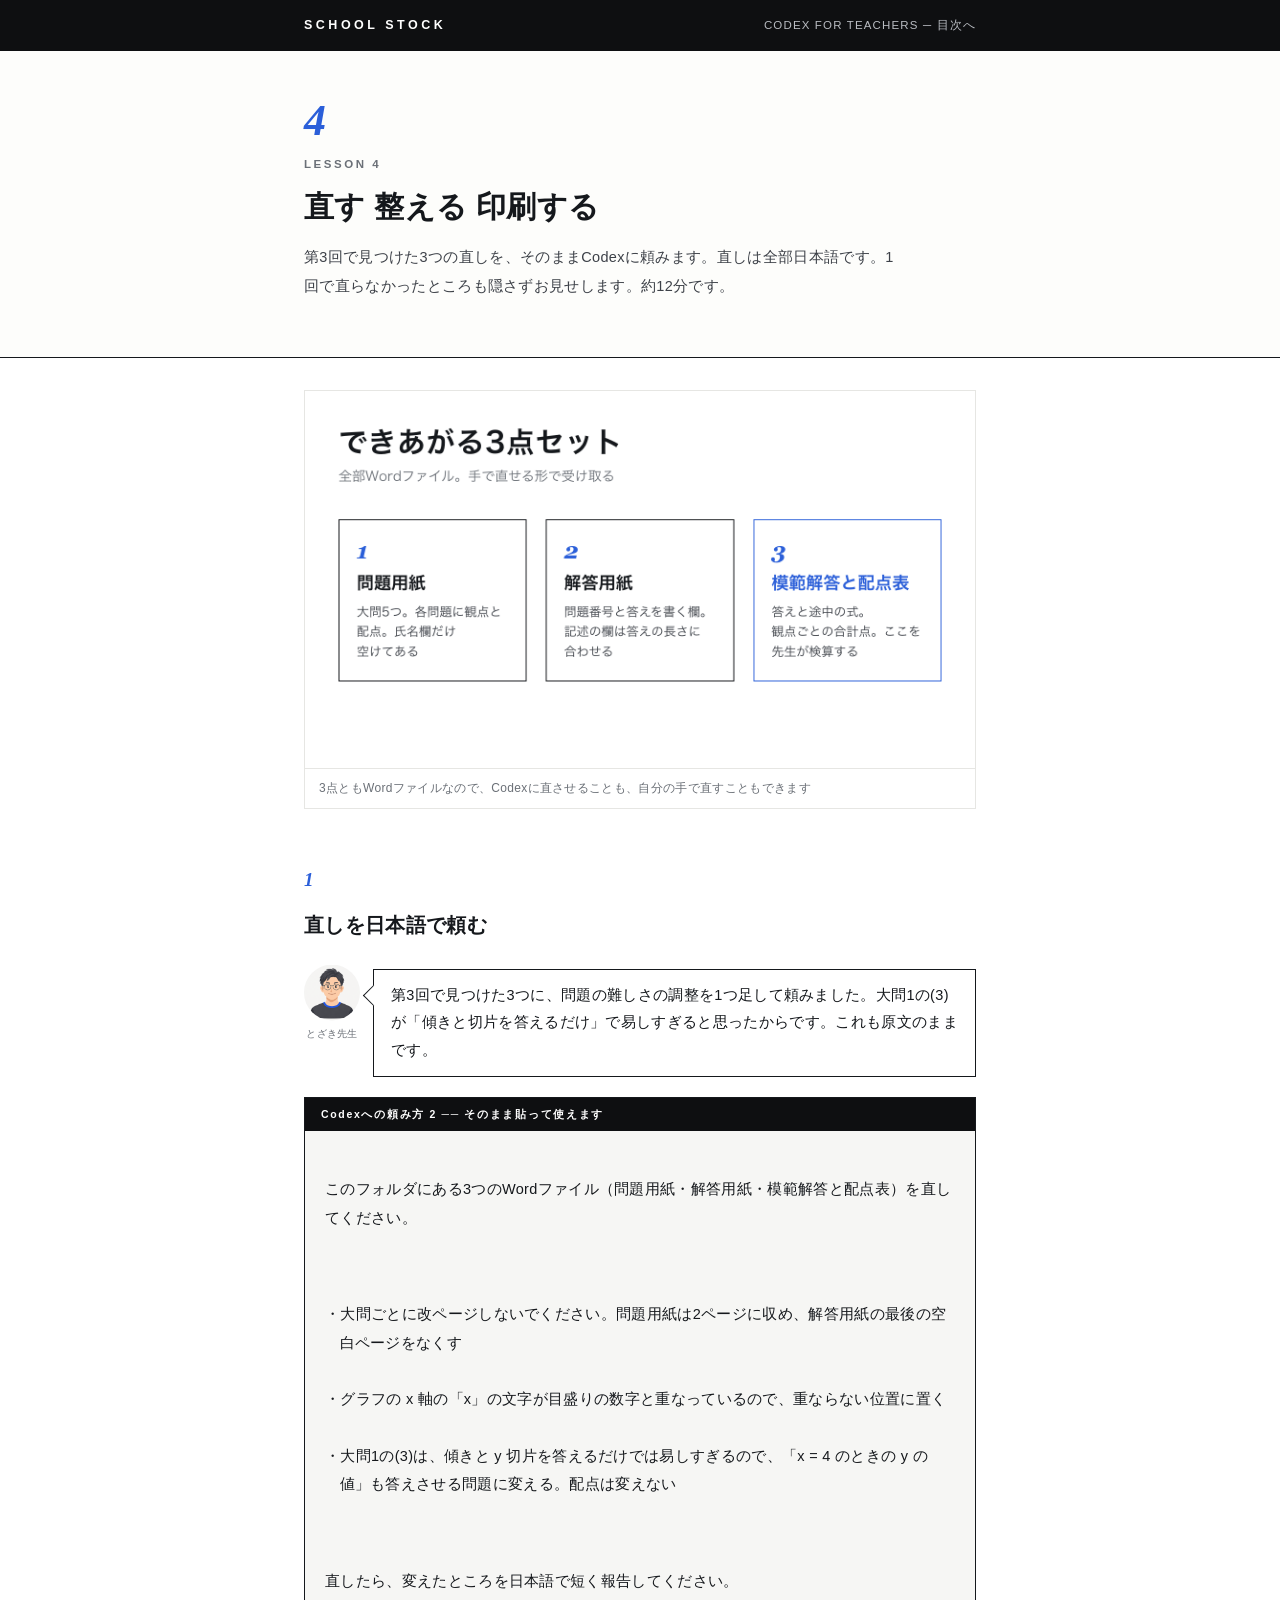
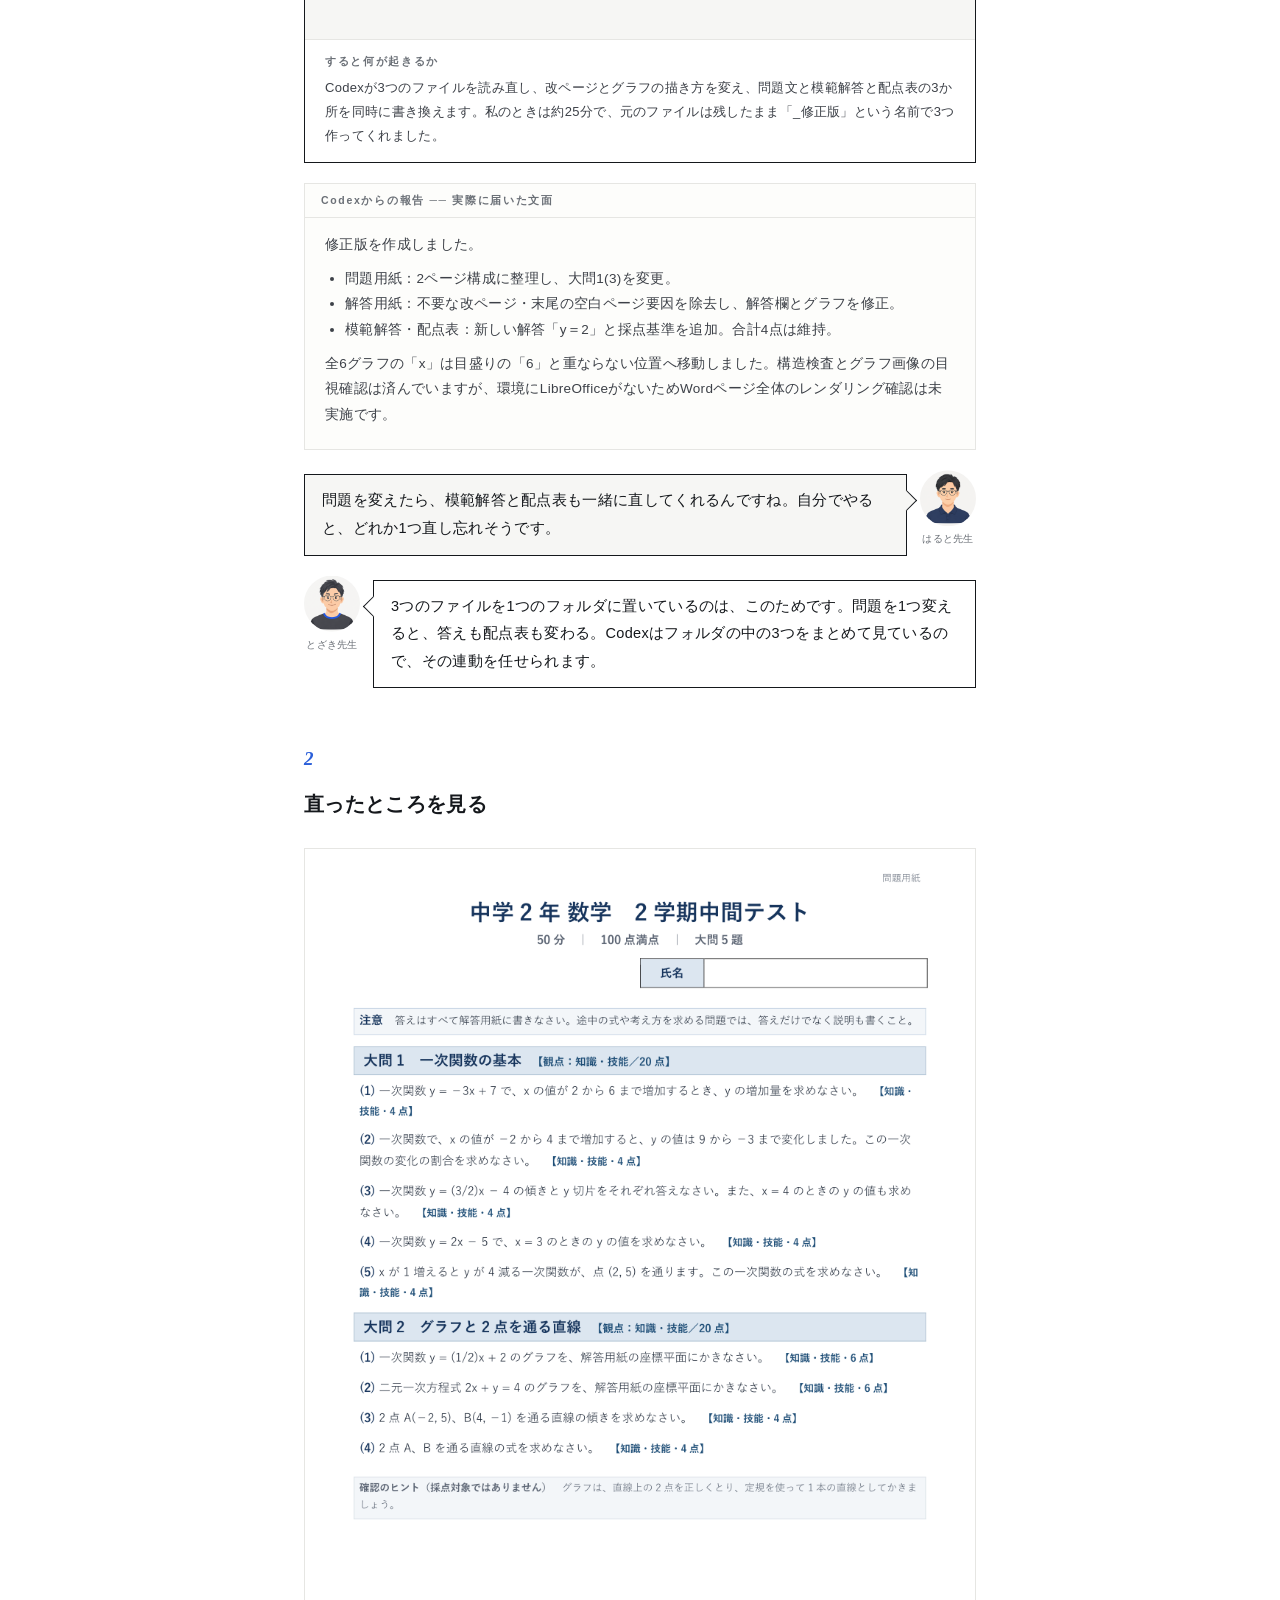
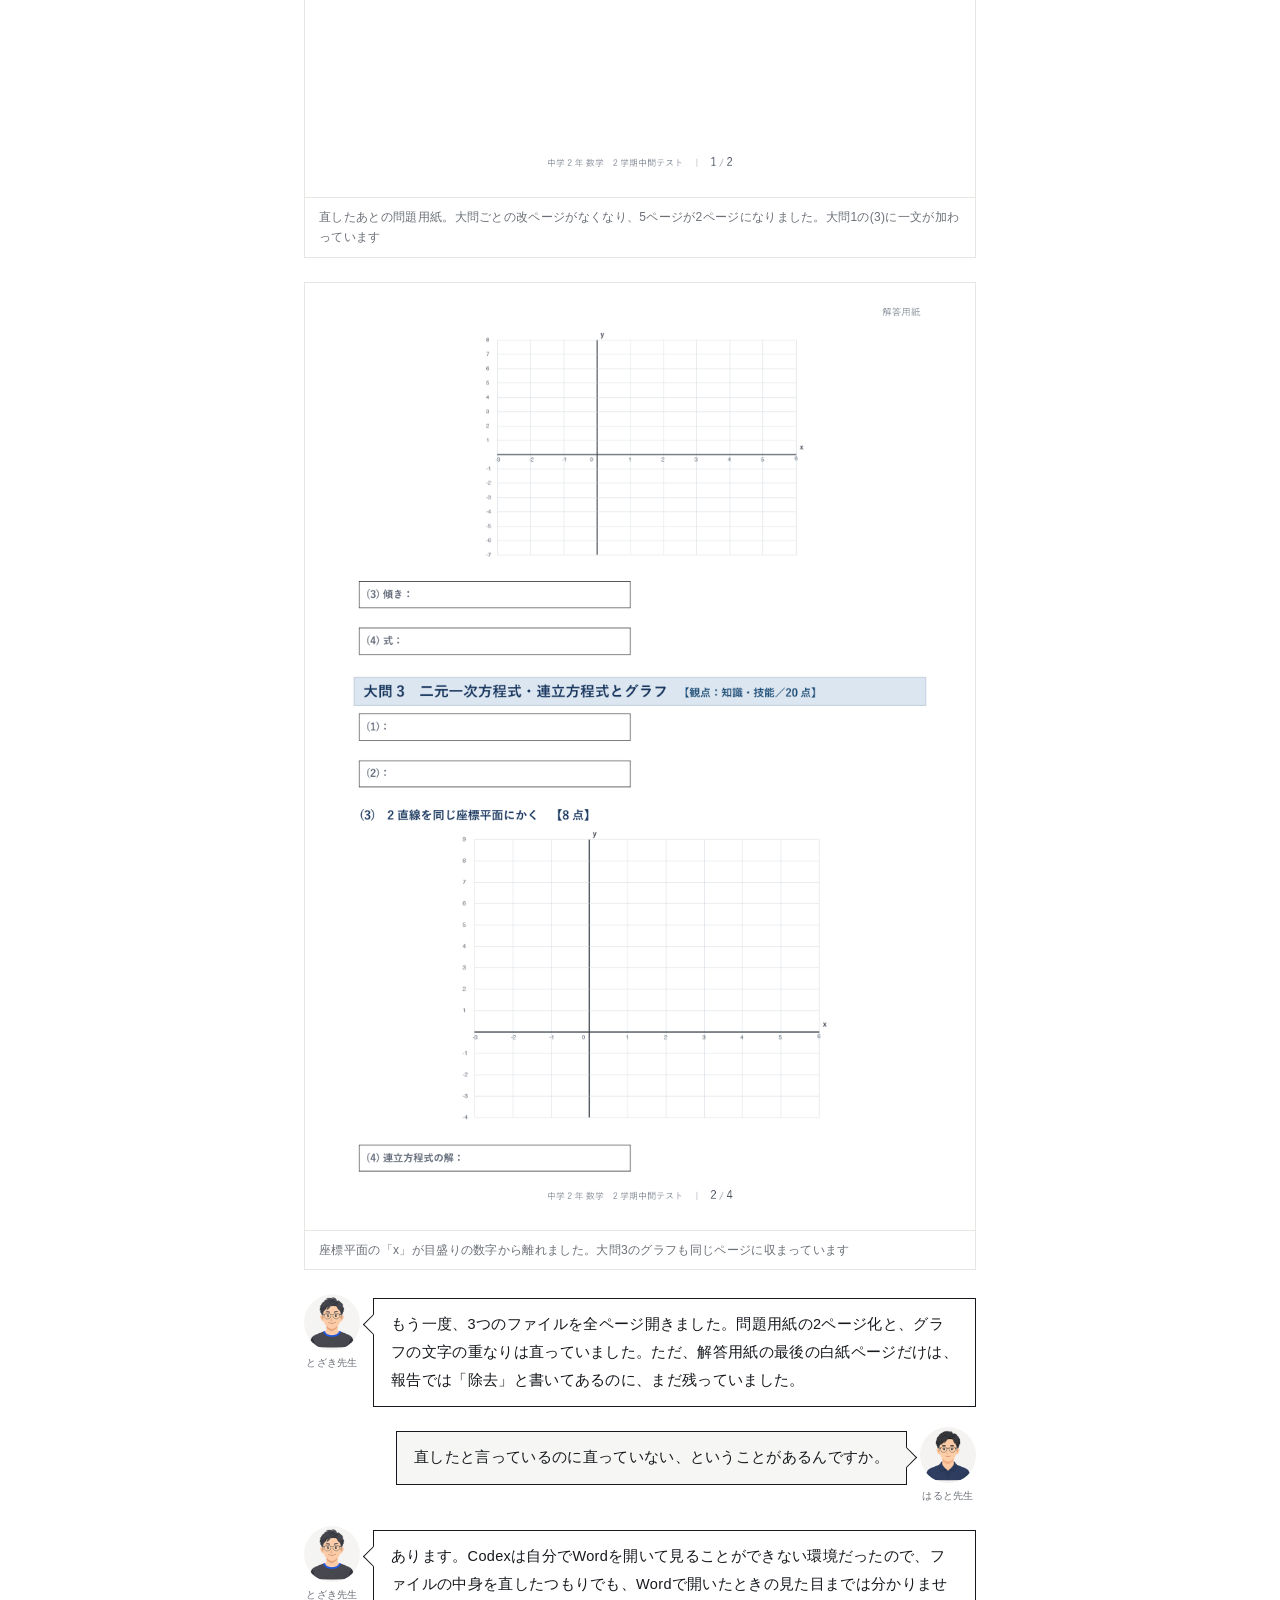
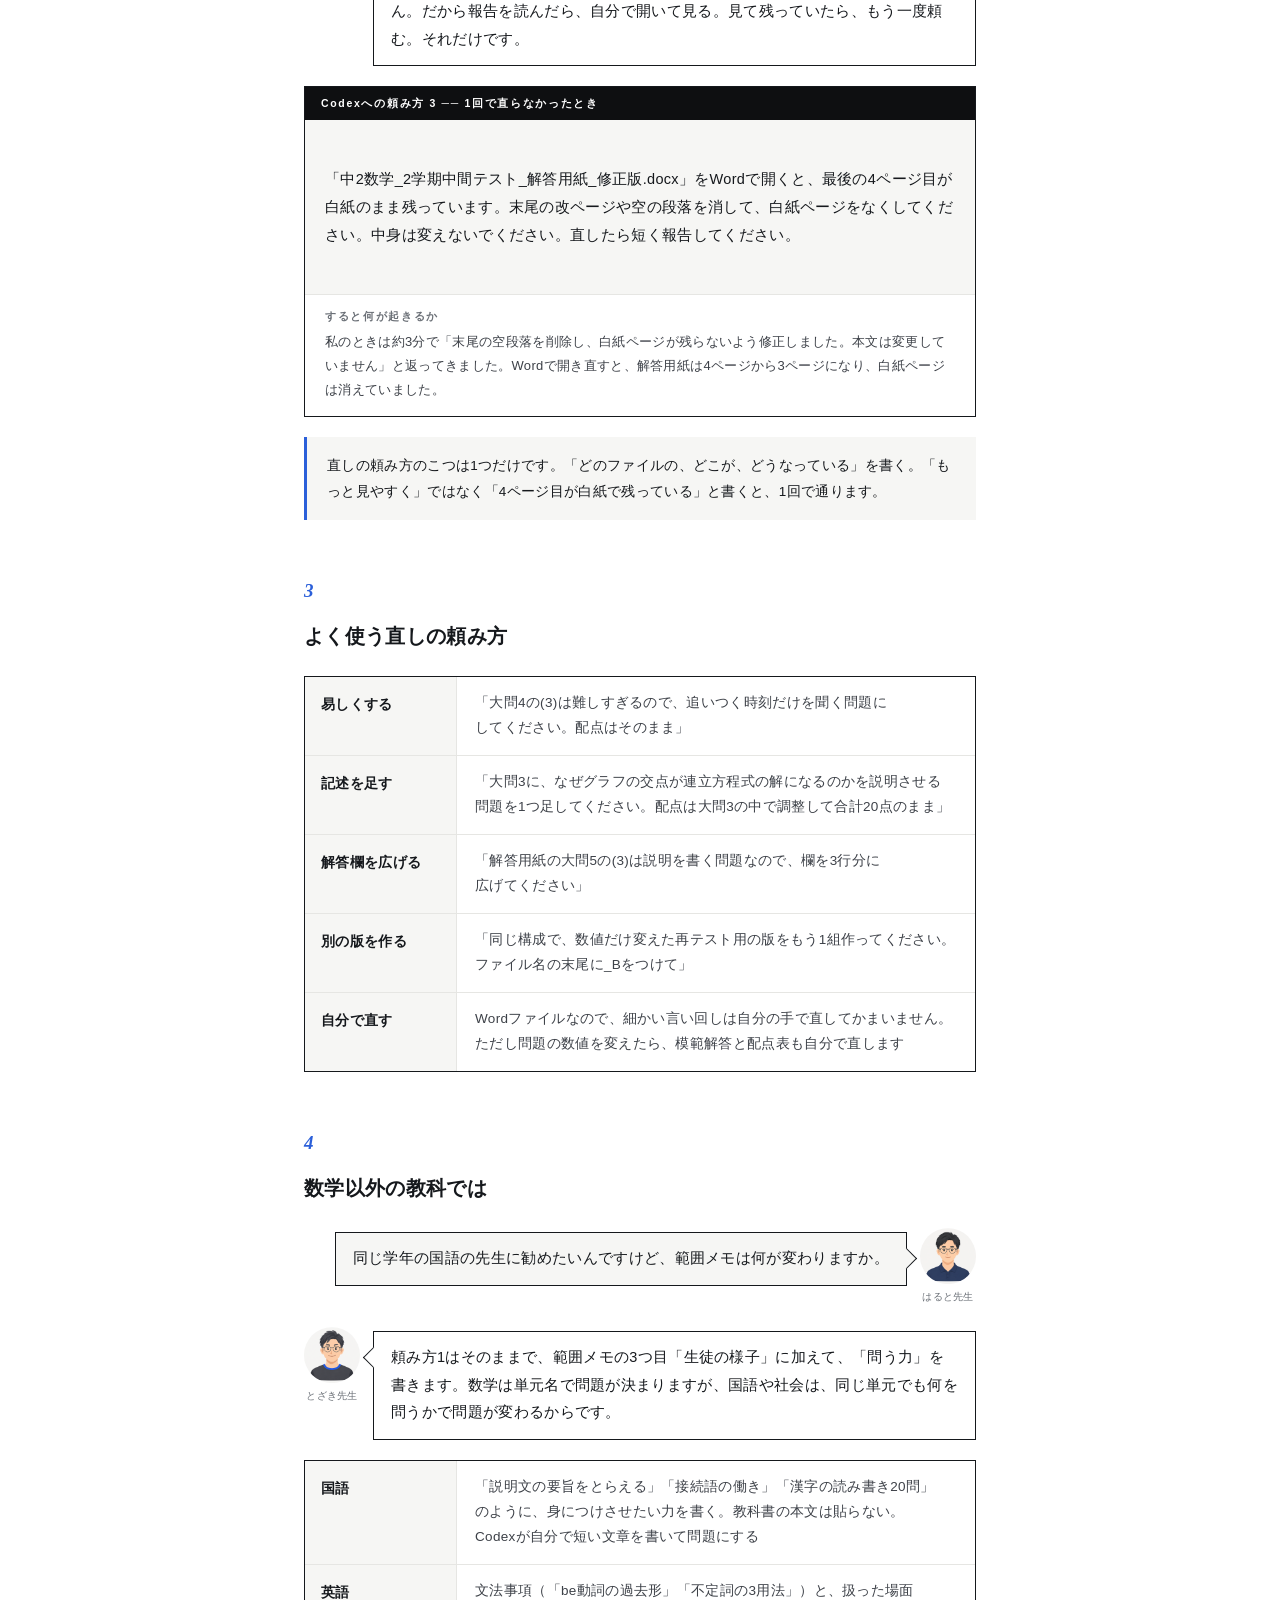
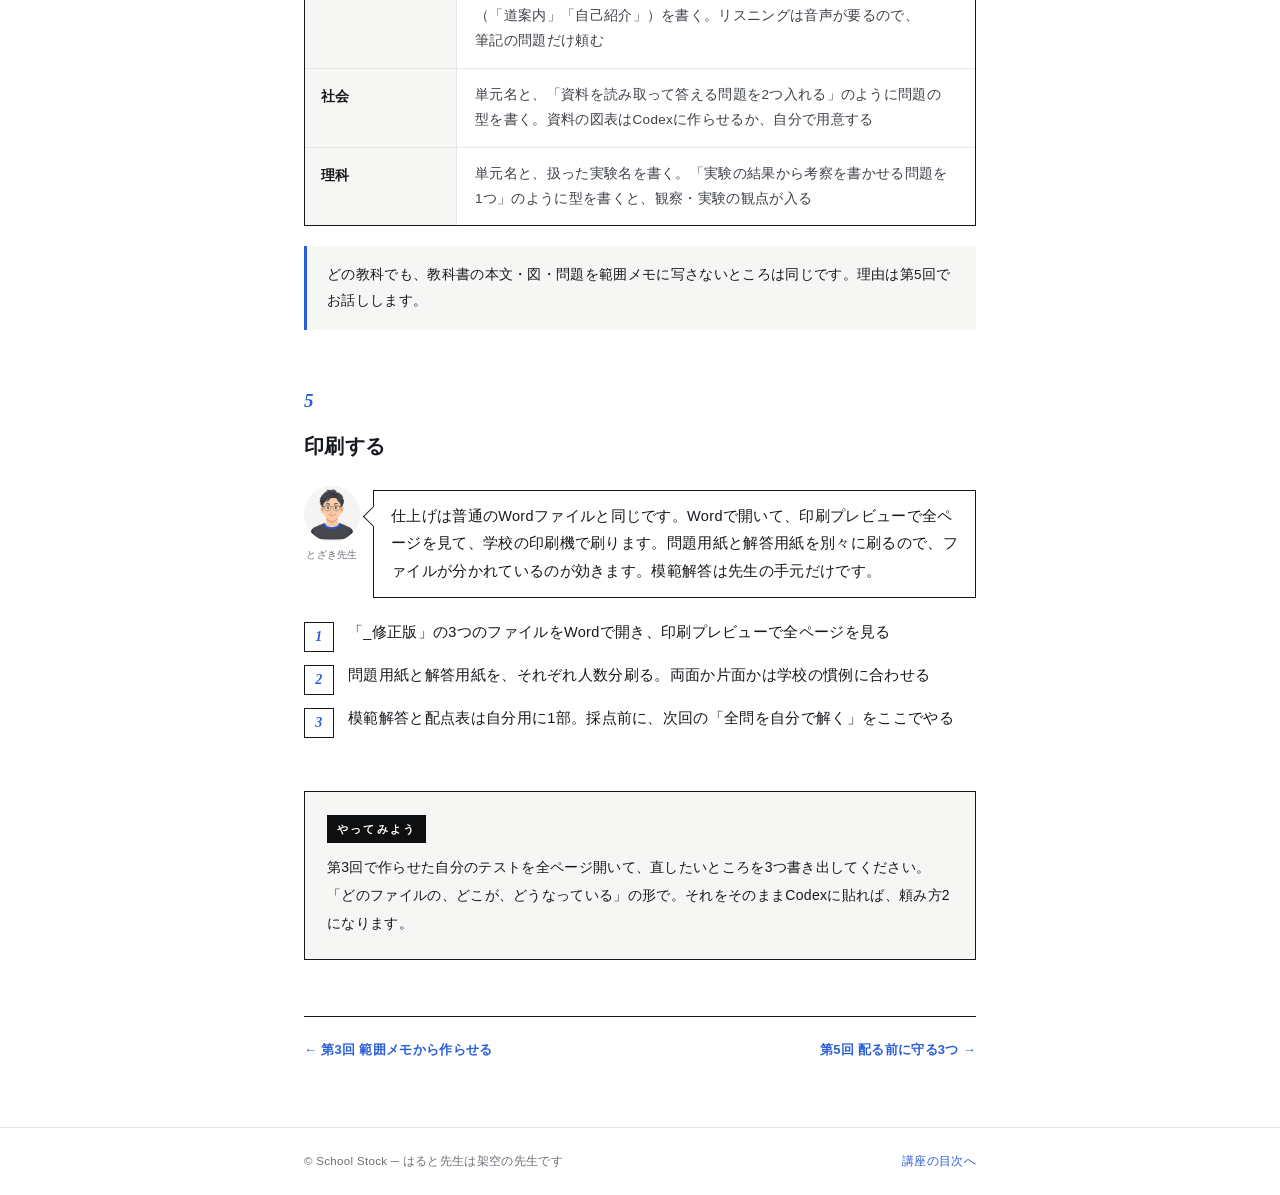
==== lesson4.html @ 24a4e2ed "Codexで作る 中学校の定期テスト 全5回（目次＋lesson1-5・図解5・見本Word3点） Co-Authored-By: Claude Fable 5.1 <noreply@anthropi" ====
<!DOCTYPE html>
<html lang="ja">
<head>
<meta charset="UTF-8">
<meta name="viewport" content="width=device-width, initial-scale=1.0">
<title>第4回 直す 整える 印刷する｜Codexで作る 中学校の定期テスト</title>
<meta name="description" content="問題を難しくする、改ページを直す、グラフの文字の重なりを直す。直しは全部日本語で頼む。数学以外の教科の範囲メモにも触れる。全5回講座の第4回。">
<style>
  :root { --ink:#15181c; --sub:#6b7077; --accent:#2b5fd9; --paper:#fff; --wash:#f6f6f4; --line:#e6e6e3; --black:#0e0f11; }
  * { margin:0; padding:0; box-sizing:border-box; }
  body { font-family:"Hiragino Sans","Hiragino Kaku Gothic ProN","Noto Sans JP","Yu Gothic Medium",sans-serif; background:var(--paper); color:var(--ink); line-height:2.0; letter-spacing:0.02em; -webkit-font-smoothing:antialiased; }
  a { color:var(--accent); text-decoration:none; }
  .topbar { background:var(--black); color:#fff; position:sticky; top:0; z-index:40; }
  .topbar-in { max-width:720px; margin:0 auto; padding:13px 24px; display:flex; justify-content:space-between; align-items:center; gap:14px; }
  .wordmark { font-size:12.5px; font-weight:700; letter-spacing:0.28em; color:#fff; white-space:nowrap; }
  .topbar-in a.home { font-size:11.5px; color:#b9bcc2; letter-spacing:0.1em; white-space:nowrap; }
  .topbar-in a.home:hover { color:#fff; }
  @media (max-width:430px){ .topbar-in .hp { display:none; } }
  .lhead { border-bottom:1px solid var(--ink); background:#fdfdfb; }
  .lhead-in { max-width:720px; margin:0 auto; padding:48px 24px 40px; }
  .lnum { font-family:Georgia,serif; font-style:italic; font-size:44px; font-weight:700; color:var(--accent); line-height:1; }
  .llabel { font-size:11.5px; font-weight:700; letter-spacing:0.22em; color:var(--sub); margin:10px 0 8px; }
  h1 { font-size:clamp(23px,4vw,30px); font-weight:700; line-height:1.5; word-break:auto-phrase; text-wrap:pretty; }
  .lead { font-size:14.5px; color:#3d4148; margin-top:14px; max-width:600px; }
  article { max-width:720px; margin:0 auto; padding:8px 24px 64px; }
  .sec-head { display:flex; align-items:baseline; gap:13px; margin:52px 0 6px; }
  .sec-head .sn { font-family:Georgia,serif; font-style:italic; font-size:19px; font-weight:700; color:var(--accent); }
  h2 { font-size:20px; font-weight:700; margin:0 0 16px; word-break:auto-phrase; }
  h3 { font-size:15.5px; font-weight:700; margin:28px 0 8px; word-break:auto-phrase; }
  p { font-size:15px; margin-bottom:16px; }
  .talk { display:flex; gap:13px; margin:20px 0; align-items:flex-start; }
  .talk .av { flex:0 0 56px; text-align:center; }
  .talk .av img { width:56px; height:56px; clip-path:circle(50%); display:block; }
  .talk .av .nm { font-size:10px; color:var(--sub); margin-top:3px; white-space:nowrap; }
  .talk .bub { position:relative; border:1px solid var(--ink); background:var(--paper); padding:12px 17px; font-size:14.5px; line-height:1.9; margin-top:4px; }
  .talk .bub::before { content:""; position:absolute; top:18px; left:-8px; width:14px; height:14px; background:inherit; border-left:1px solid var(--ink); border-bottom:1px solid var(--ink); transform:rotate(45deg); }
  .talk.r { flex-direction:row-reverse; }
  .talk.r .bub { background:var(--wash); }
  .talk.r .bub::before { left:auto; right:-8px; border:none; border-right:1px solid var(--ink); border-top:1px solid var(--ink); transform:rotate(45deg); }
  .fig { border:1px solid var(--line); margin:24px 0; }
  .fig img { display:block; width:100%; height:auto; }
  .fig figcaption { font-size:12px; color:var(--sub); padding:9px 14px; border-top:1px solid var(--line); line-height:1.7; }
  ol.steps { margin:0 0 16px 0; padding-left:0; list-style:none; counter-reset:step; }
  ol.steps li { position:relative; padding:0 0 14px 44px; counter-increment:step; font-size:14.5px; }
  ol.steps li::before { content:counter(step); position:absolute; left:0; top:4px; width:28px; height:28px; border:1px solid var(--ink); display:flex; align-items:center; justify-content:center; font-family:Georgia,serif; font-style:italic; font-weight:700; font-size:14px; color:var(--accent); }
  .note { border-left:3px solid var(--accent); background:var(--wash); padding:16px 20px; font-size:13.5px; line-height:1.9; margin:20px 0; }
  .warn { border-left:3px solid var(--black); background:var(--wash); padding:16px 20px; font-size:13.5px; line-height:1.9; margin:20px 0; }
  .warn b { display:block; font-size:11px; letter-spacing:0.2em; color:var(--sub); margin-bottom:6px; }
  .prompt { border:1px solid var(--ink); margin:20px 0; }
  .prompt .pt { display:block; font-size:10.5px; font-weight:700; letter-spacing:0.16em; color:#fff; background:var(--black); padding:6px 16px; }
  .prompt .pbody { padding:16px 20px; font-size:14.5px; line-height:1.95; background:var(--wash); white-space:pre-wrap; margin:0; }
  .prompt .pbody p { font-size:14.5px; line-height:1.95; margin:0; }
  .prompt .pbody p.sp { height:12px; }
  .prompt .pbody p.bul { padding-left:1em; text-indent:-1em; }
  .prompt .pbody p.bul::before { content:"・"; }
  .prompt .pafter { padding:12px 20px 14px; font-size:13px; color:#3d4148; border-top:1px solid var(--line); line-height:1.85; margin:0; }
  .prompt .pafter b { font-size:10.5px; font-weight:700; letter-spacing:0.16em; color:var(--sub); display:block; margin-bottom:4px; }
  .memo { border:1px solid var(--ink); margin:20px 0; }
  .memo .mt { display:block; font-size:10.5px; font-weight:700; letter-spacing:0.16em; color:var(--sub); background:var(--wash); padding:6px 16px; border-bottom:1px solid var(--line); }
  .memo pre { padding:16px 20px; font-family:inherit; font-size:14px; line-height:1.9; white-space:pre-wrap; }
  .memo .mlines { padding:16px 20px; }
  .memo .mlines p { font-size:14px; line-height:1.9; margin:0; }
  .memo .mlines p.sp { height:14px; }
  .memo .mlines p.bul { padding-left:1em; text-indent:-1em; }
  .memo .mlines p.bul::before { content:"・"; }
  .reply { border:1px solid var(--line); background:#fdfdfb; margin:20px 0; }
  .reply .rt { display:block; font-size:10.5px; font-weight:700; letter-spacing:0.16em; color:var(--sub); padding:6px 16px; border-bottom:1px solid var(--line); }
  .reply .rbody { padding:14px 20px; font-size:13.5px; line-height:1.9; color:#3d4148; }
  .reply .rbody p { font-size:13.5px; margin-bottom:8px; }
  .reply .rbody ul { padding-left:20px; margin-bottom:8px; }
  .reply .rbody li { font-size:13.5px; }
  .terms { border:1px solid var(--ink); margin:20px 0; }
  .term { display:flex; border-bottom:1px solid var(--line); }
  .term:last-child { border-bottom:none; }
  .term dt { flex:0 0 152px; padding:14px 16px; font-size:13.5px; font-weight:700; background:var(--wash); border-right:1px solid var(--line); word-break:auto-phrase; }
  .term dd { flex:1; padding:14px 18px; font-size:13.5px; line-height:1.85; color:#3d4148; word-break:auto-phrase; }
  @media (max-width:520px){ .term { flex-direction:column; } .term dt { border-right:none; border-bottom:1px solid var(--line); flex-basis:auto; } }
  .try { border:1px solid var(--ink); background:var(--wash); padding:20px 22px 16px; margin:44px 0 0; }
  .try .tt { font-size:11px; font-weight:700; letter-spacing:0.2em; color:#fff; background:var(--black); display:inline-block; padding:3px 10px; margin-bottom:10px; }
  .try p { font-size:14px; margin-bottom:6px; }
  .pn { display:flex; justify-content:space-between; gap:14px; border-top:1px solid var(--ink); margin-top:56px; padding-top:20px; }
  .pn a { font-size:13px; font-weight:700; word-break:auto-phrase; }
  .pn .prev::before { content:"← "; }
  .pn .next::after { content:" →"; }
  footer { border-top:1px solid var(--line); }
  .foot-in { max-width:720px; margin:0 auto; padding:22px 24px; display:flex; justify-content:space-between; gap:14px; font-size:11.5px; color:var(--sub); }
</style>
</head>
<body>

<div class="topbar">
  <div class="topbar-in">
    <span class="wordmark">SCHOOL STOCK</span>
    <a class="home" href="index.html"><span class="hp">CODEX FOR TEACHERS ─ </span>目次へ</a>
  </div>
</div>

<div class="lhead">
  <div class="lhead-in">
    <div class="lnum">4</div>
    <div class="llabel">LESSON 4</div>
    <h1>直す 整える 印刷する</h1>
    <p class="lead">第3回で見つけた3つの直しを、そのままCodexに頼みます。直しは全部日本語です。1回で直らなかったところも隠さずお見せします。約12分です。</p>
  </div>
</div>

<article>

  <figure class="fig">
    <img src="assets/zukai4.png" alt="できあがる3点セット。問題用紙、解答用紙、模範解答と配点表。全部Wordファイルで、手で直せる形で受け取る">
    <figcaption>3点ともWordファイルなので、Codexに直させることも、自分の手で直すこともできます</figcaption>
  </figure>

  <div class="sec-head"><span class="sn">1</span></div>
  <h2>直しを日本語で頼む</h2>

  <div class="talk">
    <div class="av"><img src="assets/icon-tozaki.png" alt="とざき先生"><div class="nm">とざき先生</div></div>
    <div class="bub">第3回で見つけた3つに、問題の難しさの調整を1つ足して頼みました。大問1の(3)が「傾きと切片を答えるだけ」で易しすぎると思ったからです。これも原文のままです。</div>
  </div>

  <div class="prompt">
    <span class="pt">Codexへの頼み方 2 ── そのまま貼って使えます</span>
    <div class="pbody">
<p>このフォルダにある3つのWordファイル（問題用紙・解答用紙・模範解答と配点表）を直してください。</p>
<p class="sp"></p>
<p class="bul">大問ごとに改ページしないでください。問題用紙は2ページに収め、解答用紙の最後の空白ページをなくす</p>
<p class="bul">グラフの x 軸の「x」の文字が目盛りの数字と重なっているので、重ならない位置に置く</p>
<p class="bul">大問1の(3)は、傾きと y 切片を答えるだけでは易しすぎるので、「x = 4 のときの y の値」も答えさせる問題に変える。配点は変えない</p>
<p class="sp"></p>
<p>直したら、変えたところを日本語で短く報告してください。</p>
</div>
    <p class="pafter"><b>すると何が起きるか</b>Codexが3つのファイルを読み直し、改ページとグラフの描き方を変え、問題文と模範解答と配点表の3か所を同時に書き換えます。私のときは約25分で、元のファイルは残したまま「_修正版」という名前で3つ作ってくれました。</p>
  </div>

  <div class="reply">
    <span class="rt">Codexからの報告 ── 実際に届いた文面</span>
    <div class="rbody">
      <p>修正版を作成しました。</p>
      <ul>
        <li>問題用紙：2ページ構成に整理し、大問1(3)を変更。</li>
        <li>解答用紙：不要な改ページ・末尾の空白ページ要因を除去し、解答欄とグラフを修正。</li>
        <li>模範解答・配点表：新しい解答「y＝2」と採点基準を追加。合計4点は維持。</li>
      </ul>
      <p>全6グラフの「x」は目盛りの「6」と重ならない位置へ移動しました。構造検査とグラフ画像の目視確認は済んでいますが、環境にLibreOfficeがないためWordページ全体のレンダリング確認は未実施です。</p>
    </div>
  </div>

  <div class="talk r">
    <div class="av"><img src="assets/icon-haruto.png" alt="はると先生"><div class="nm">はると先生</div></div>
    <div class="bub">問題を変えたら、模範解答と配点表も一緒に直してくれるんですね。自分でやると、どれか1つ直し忘れそうです。</div>
  </div>
  <div class="talk">
    <div class="av"><img src="assets/icon-tozaki.png" alt="とざき先生"><div class="nm">とざき先生</div></div>
    <div class="bub">3つのファイルを1つのフォルダに置いているのは、このためです。問題を1つ変えると、答えも配点表も変わる。Codexはフォルダの中の3つをまとめて見ているので、その連動を任せられます。</div>
  </div>

  <div class="sec-head"><span class="sn">2</span></div>
  <h2>直ったところを見る</h2>

  <figure class="fig">
    <img src="assets/shot-test2-p1.png" alt="直したあとの問題用紙の1ページ目。大問1と大問2が同じページに入り、大問1の(3)に「x=4のときのyの値も求めなさい」が加わっている" loading="lazy">
    <figcaption>直したあとの問題用紙。大問ごとの改ページがなくなり、5ページが2ページになりました。大問1の(3)に一文が加わっています</figcaption>
  </figure>

  <figure class="fig">
    <img src="assets/shot-ans2-p2.png" alt="直したあとの解答用紙の2ページ目。座標平面の横軸の「x」が目盛りの数字の右上に離れて置かれている" loading="lazy">
    <figcaption>座標平面の「x」が目盛りの数字から離れました。大問3のグラフも同じページに収まっています</figcaption>
  </figure>

  <div class="talk">
    <div class="av"><img src="assets/icon-tozaki.png" alt="とざき先生"><div class="nm">とざき先生</div></div>
    <div class="bub">もう一度、3つのファイルを全ページ開きました。問題用紙の2ページ化と、グラフの文字の重なりは直っていました。ただ、解答用紙の最後の白紙ページだけは、報告では「除去」と書いてあるのに、まだ残っていました。</div>
  </div>
  <div class="talk r">
    <div class="av"><img src="assets/icon-haruto.png" alt="はると先生"><div class="nm">はると先生</div></div>
    <div class="bub">直したと言っているのに直っていない、ということがあるんですか。</div>
  </div>
  <div class="talk">
    <div class="av"><img src="assets/icon-tozaki.png" alt="とざき先生"><div class="nm">とざき先生</div></div>
    <div class="bub">あります。Codexは自分でWordを開いて見ることができない環境だったので、ファイルの中身を直したつもりでも、Wordで開いたときの見た目までは分かりません。だから報告を読んだら、自分で開いて見る。見て残っていたら、もう一度頼む。それだけです。</div>
  </div>

  <div class="prompt">
    <span class="pt">Codexへの頼み方 3 ── 1回で直らなかったとき</span>
    <div class="pbody">
<p>「中2数学_2学期中間テスト_解答用紙_修正版.docx」をWordで開くと、最後の4ページ目が白紙のまま残っています。末尾の改ページや空の段落を消して、白紙ページをなくしてください。中身は変えないでください。直したら短く報告してください。</p>
</div>
    <p class="pafter"><b>すると何が起きるか</b>私のときは約3分で「末尾の空段落を削除し、白紙ページが残らないよう修正しました。本文は変更していません」と返ってきました。Wordで開き直すと、解答用紙は4ページから3ページになり、白紙ページは消えていました。</p>
  </div>

  <p class="note">直しの頼み方のこつは1つだけです。「どのファイルの、どこが、どうなっている」を書く。「もっと見やすく」ではなく「4ページ目が白紙で残っている」と書くと、1回で通ります。</p>

  <div class="sec-head"><span class="sn">3</span></div>
  <h2>よく使う直しの頼み方</h2>

  <div class="terms">
    <dl>
      <div class="term"><dt>易しくする</dt><dd>「大問4の(3)は難しすぎるので、追いつく時刻だけを聞く問題にしてください。配点はそのまま」</dd></div>
      <div class="term"><dt>記述を足す</dt><dd>「大問3に、なぜグラフの交点が連立方程式の解になるのかを説明させる問題を1つ足してください。配点は大問3の中で調整して合計20点のまま」</dd></div>
      <div class="term"><dt>解答欄を広げる</dt><dd>「解答用紙の大問5の(3)は説明を書く問題なので、欄を3行分に広げてください」</dd></div>
      <div class="term"><dt>別の版を作る</dt><dd>「同じ構成で、数値だけ変えた再テスト用の版をもう1組作ってください。ファイル名の末尾に_Bをつけて」</dd></div>
      <div class="term"><dt>自分で直す</dt><dd>Wordファイルなので、細かい言い回しは自分の手で直してかまいません。ただし問題の数値を変えたら、模範解答と配点表も自分で直します</dd></div>
    </dl>
  </div>

  <div class="sec-head"><span class="sn">4</span></div>
  <h2>数学以外の教科では</h2>

  <div class="talk r">
    <div class="av"><img src="assets/icon-haruto.png" alt="はると先生"><div class="nm">はると先生</div></div>
    <div class="bub">同じ学年の国語の先生に勧めたいんですけど、範囲メモは何が変わりますか。</div>
  </div>
  <div class="talk">
    <div class="av"><img src="assets/icon-tozaki.png" alt="とざき先生"><div class="nm">とざき先生</div></div>
    <div class="bub">頼み方1はそのままで、範囲メモの3つ目「生徒の様子」に加えて、「問う力」を書きます。数学は単元名で問題が決まりますが、国語や社会は、同じ単元でも何を問うかで問題が変わるからです。</div>
  </div>

  <div class="terms">
    <dl>
      <div class="term"><dt>国語</dt><dd>「説明文の要旨をとらえる」「接続語の働き」「漢字の読み書き20問」のように、身につけさせたい力を書く。教科書の本文は貼らない。Codexが自分で短い文章を書いて問題にする</dd></div>
      <div class="term"><dt>英語</dt><dd>文法事項（「be動詞の過去形」「不定詞の3用法」）と、扱った場面（「道案内」「自己紹介」）を書く。リスニングは音声が要るので、筆記の問題だけ頼む</dd></div>
      <div class="term"><dt>社会</dt><dd>単元名と、「資料を読み取って答える問題を2つ入れる」のように問題の型を書く。資料の図表はCodexに作らせるか、自分で用意する</dd></div>
      <div class="term"><dt>理科</dt><dd>単元名と、扱った実験名を書く。「実験の結果から考察を書かせる問題を1つ」のように型を書くと、観察・実験の観点が入る</dd></div>
    </dl>
  </div>

  <p class="note">どの教科でも、教科書の本文・図・問題を範囲メモに写さないところは同じです。理由は第5回でお話しします。</p>

  <div class="sec-head"><span class="sn">5</span></div>
  <h2>印刷する</h2>

  <div class="talk">
    <div class="av"><img src="assets/icon-tozaki.png" alt="とざき先生"><div class="nm">とざき先生</div></div>
    <div class="bub">仕上げは普通のWordファイルと同じです。Wordで開いて、印刷プレビューで全ページを見て、学校の印刷機で刷ります。問題用紙と解答用紙を別々に刷るので、ファイルが分かれているのが効きます。模範解答は先生の手元だけです。</div>
  </div>

  <ol class="steps">
    <li>「_修正版」の3つのファイルをWordで開き、印刷プレビューで全ページを見る</li>
    <li>問題用紙と解答用紙を、それぞれ人数分刷る。両面か片面かは学校の慣例に合わせる</li>
    <li>模範解答と配点表は自分用に1部。採点前に、次回の「全問を自分で解く」をここでやる</li>
  </ol>

  <div class="try">
    <span class="tt">やってみよう</span>
    <p>第3回で作らせた自分のテストを全ページ開いて、直したいところを3つ書き出してください。「どのファイルの、どこが、どうなっている」の形で。それをそのままCodexに貼れば、頼み方2になります。</p>
  </div>

  <div class="pn">
    <a class="prev" href="lesson3.html">第3回 範囲メモから作らせる</a>
    <a class="next" href="lesson5.html">第5回 配る前に守る3つ</a>
  </div>

</article>

<footer>
  <div class="foot-in">
    <span>© School Stock ─ はると先生は架空の先生です</span>
    <span><a href="index.html">講座の目次へ</a></span>
  </div>
</footer>

</body>
</html>
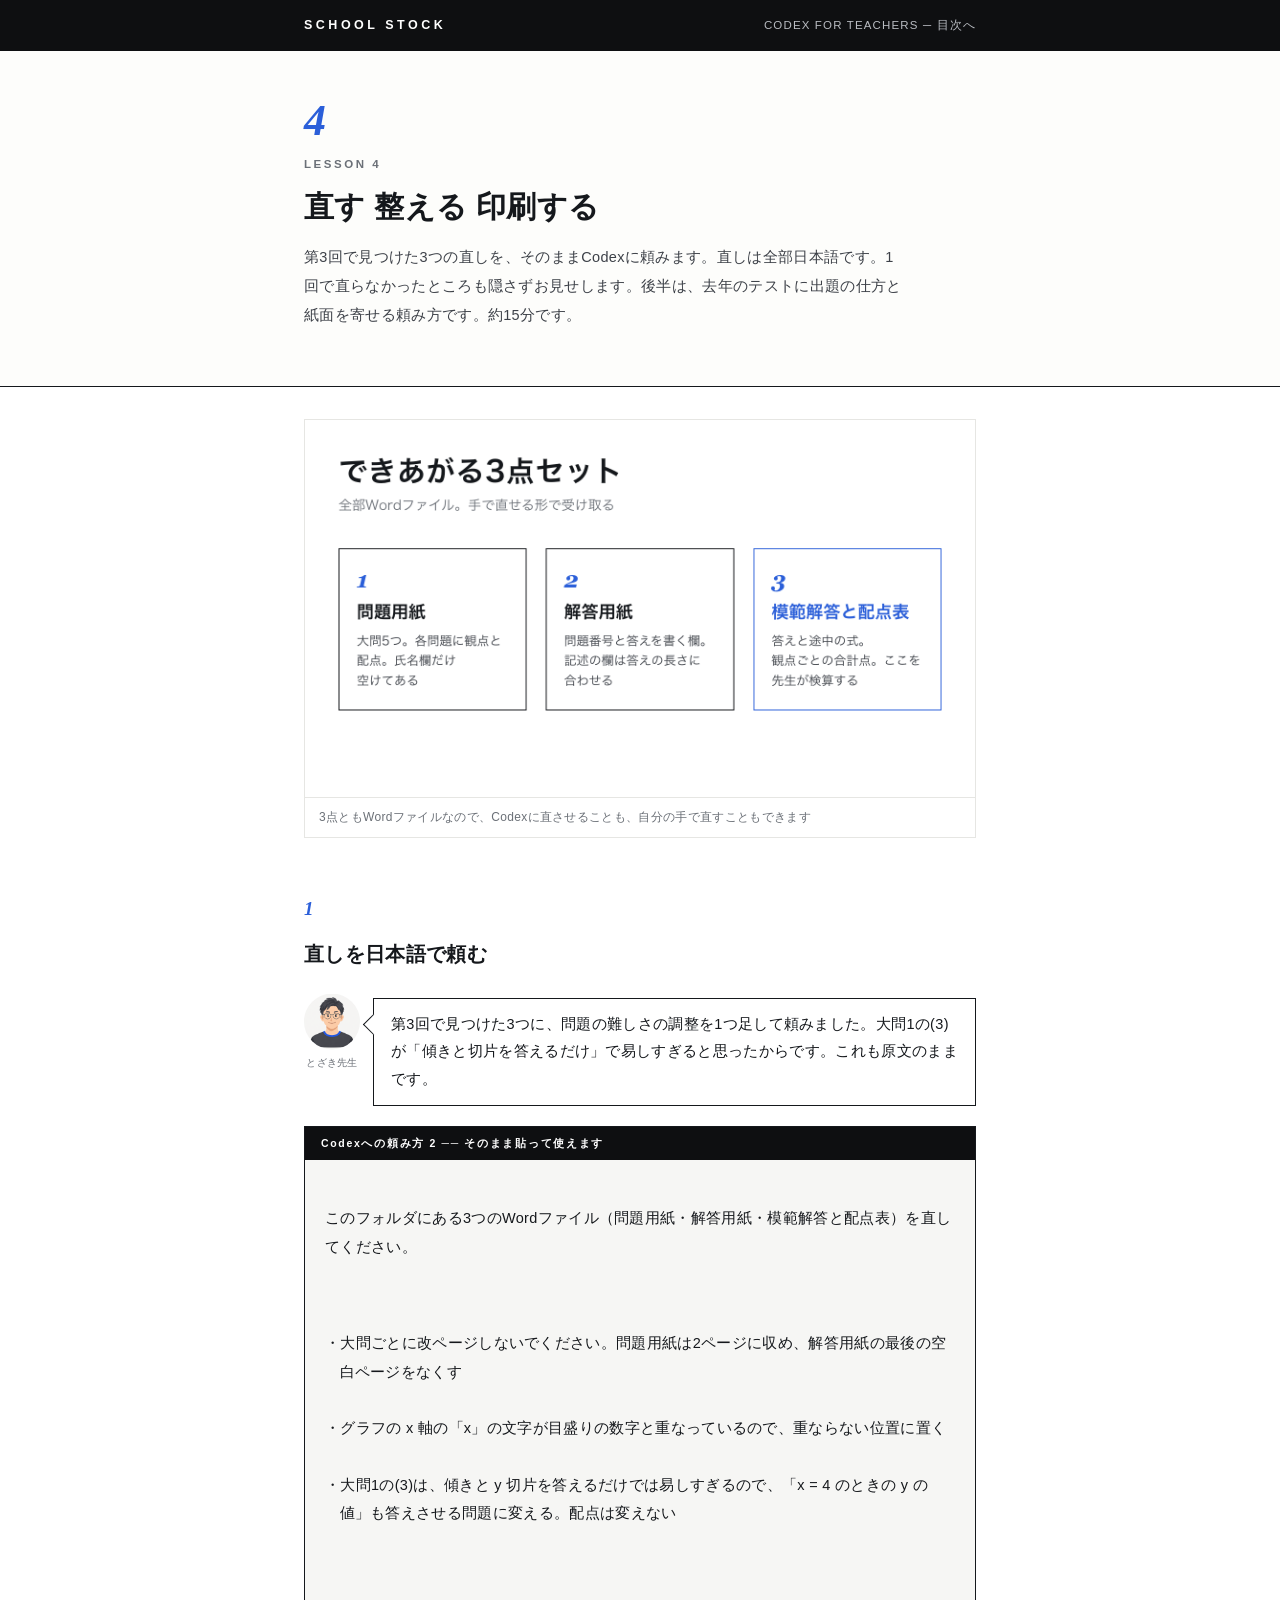
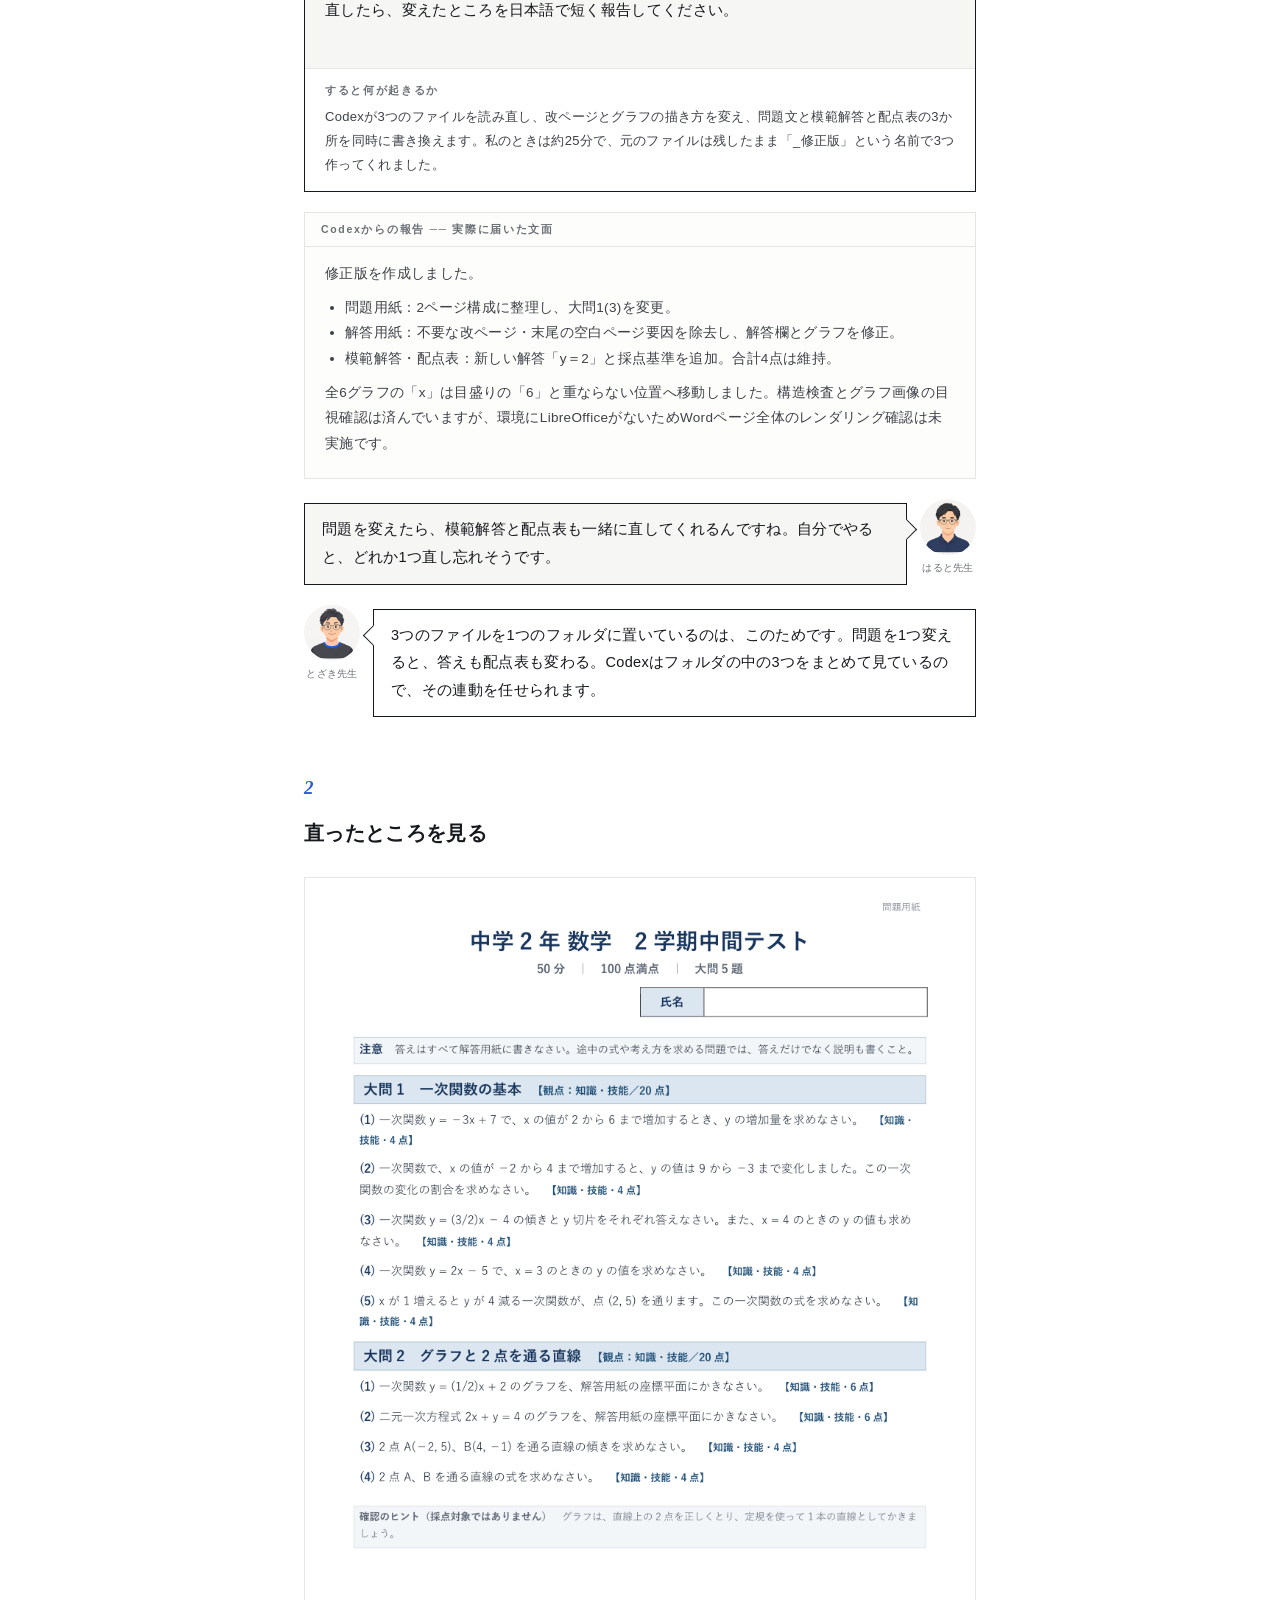
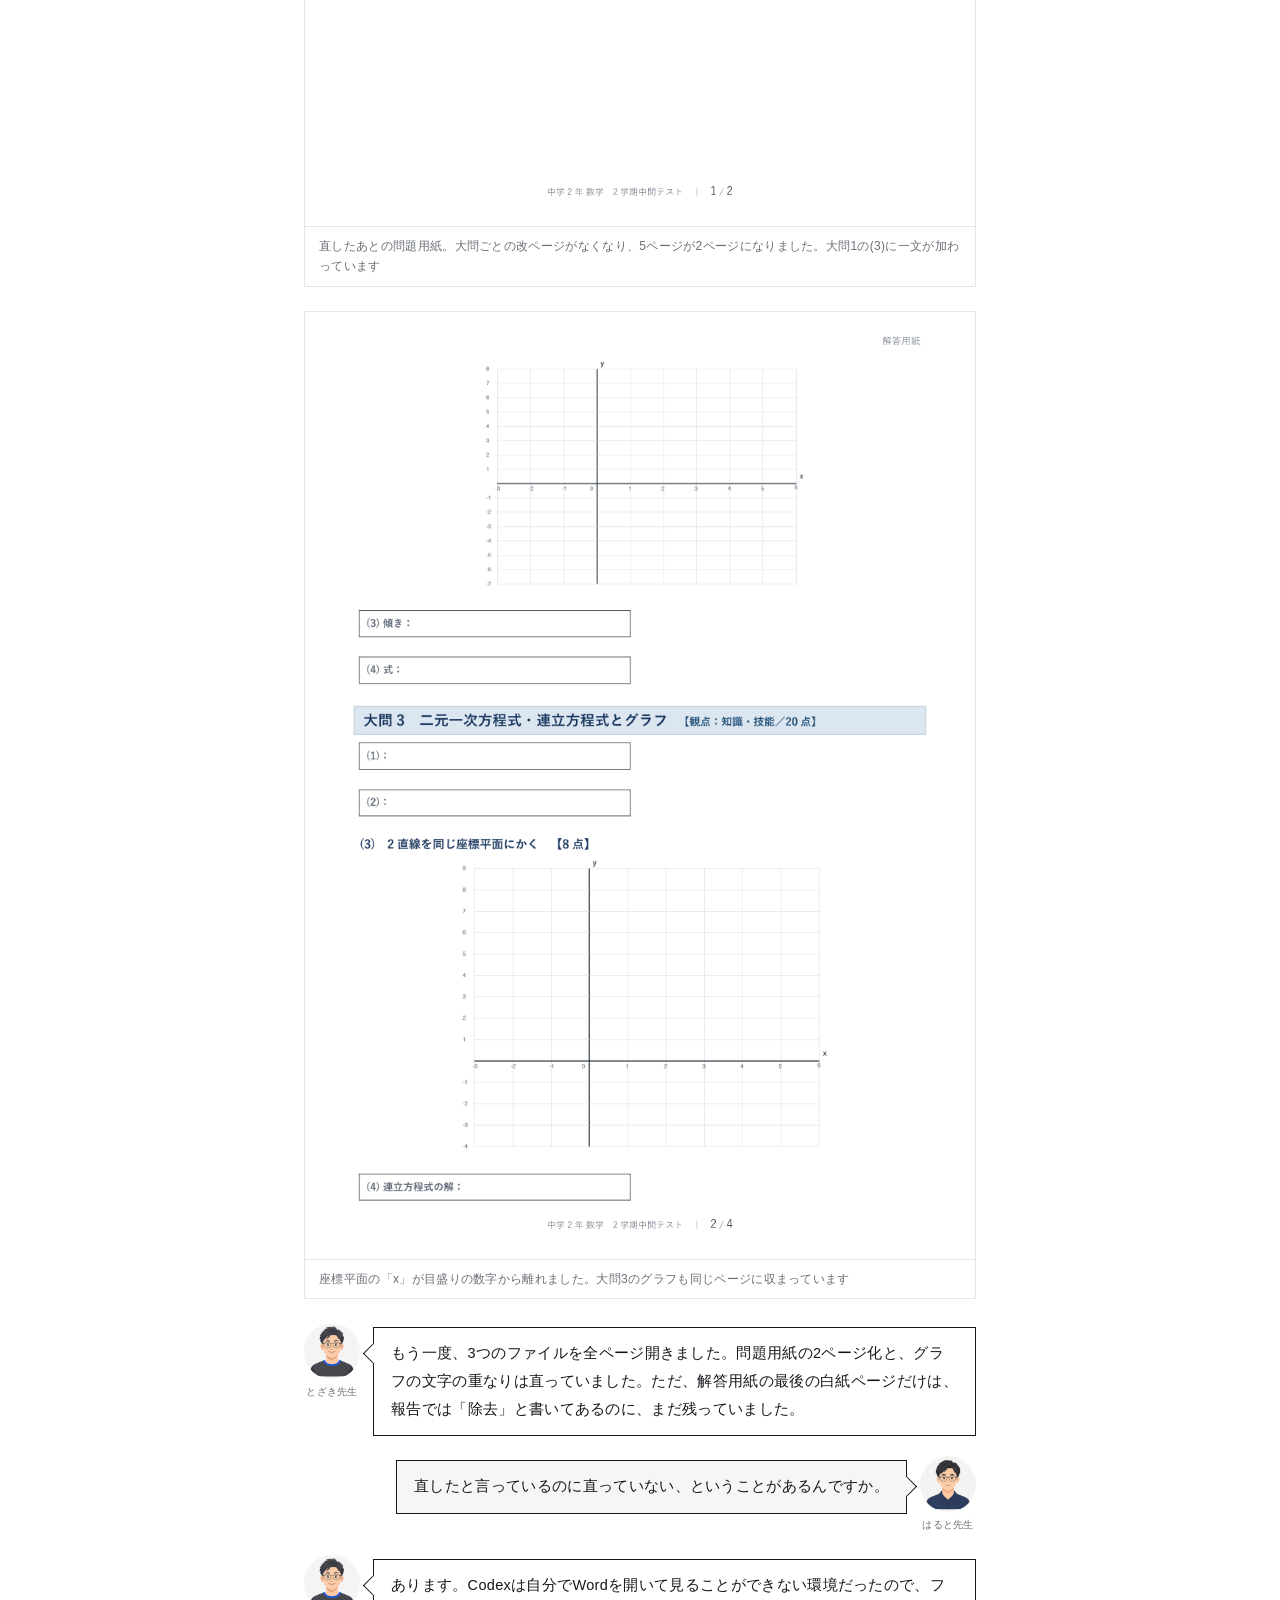
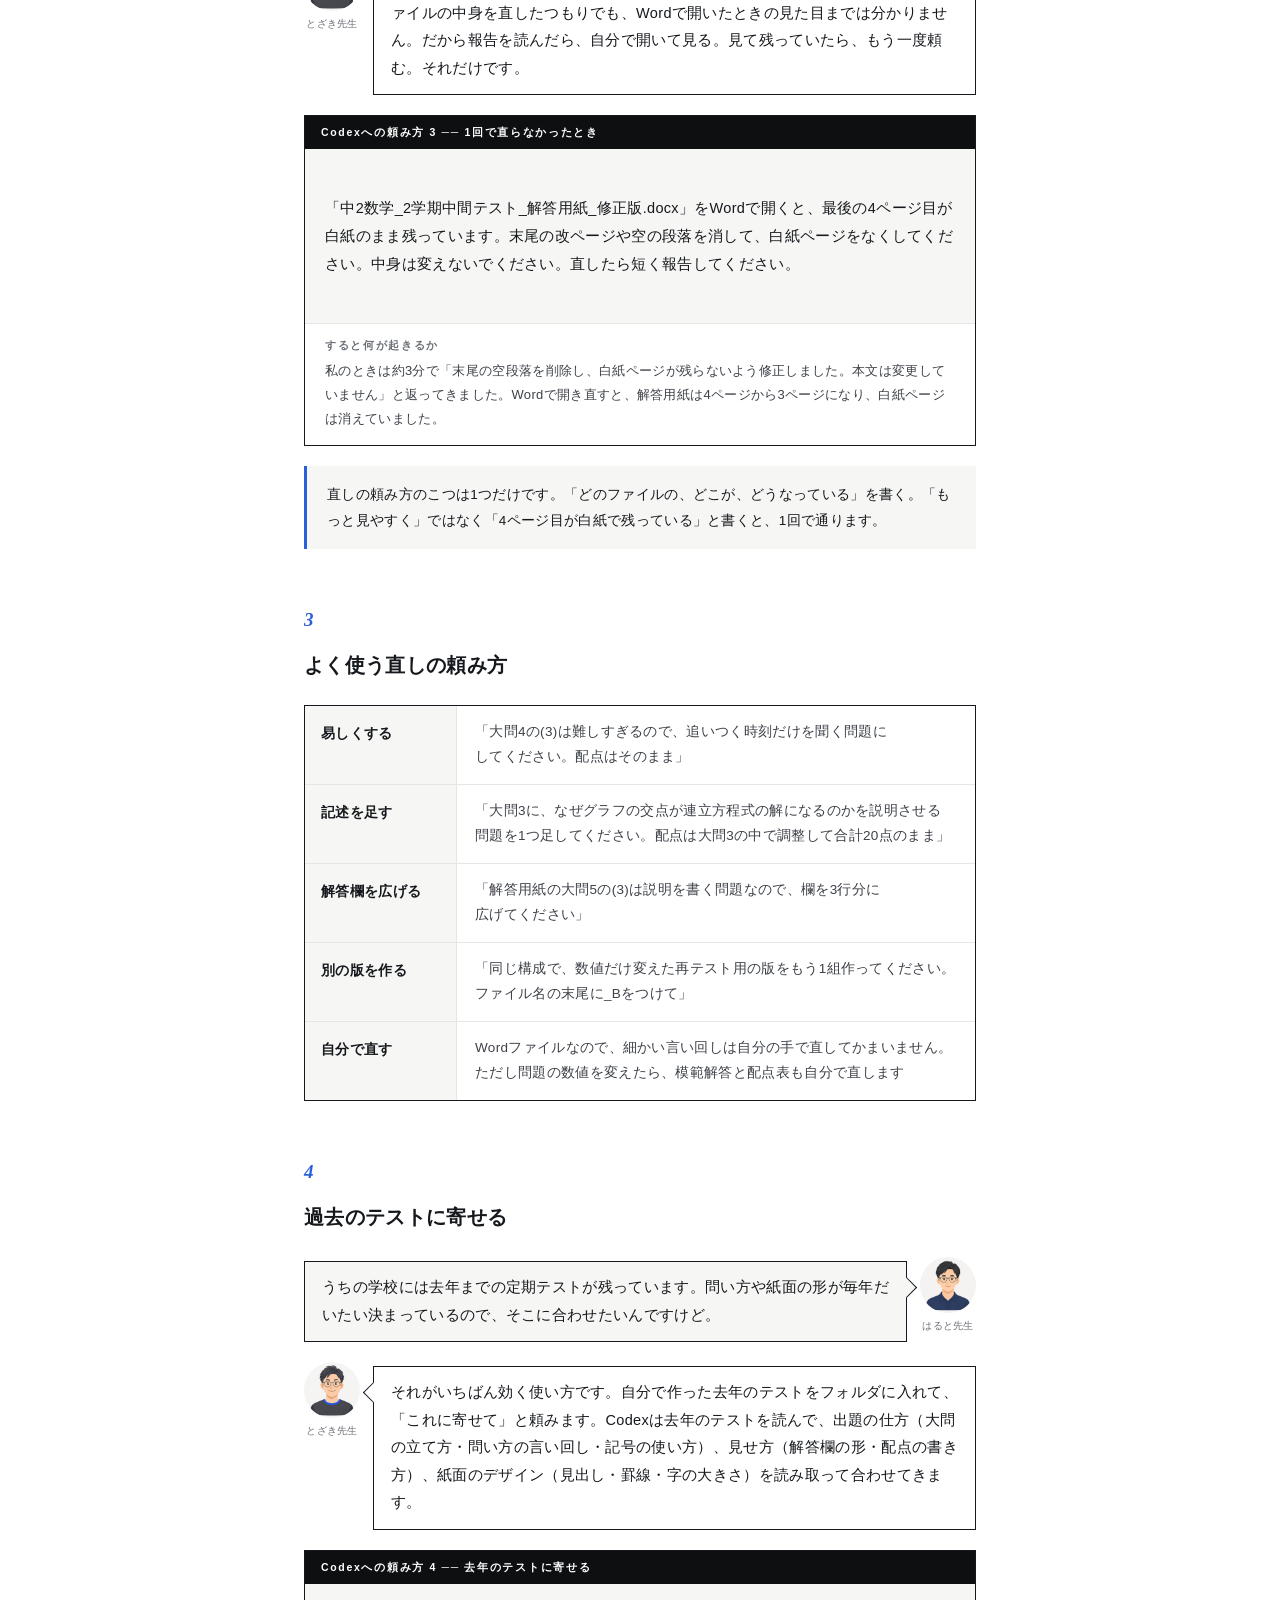
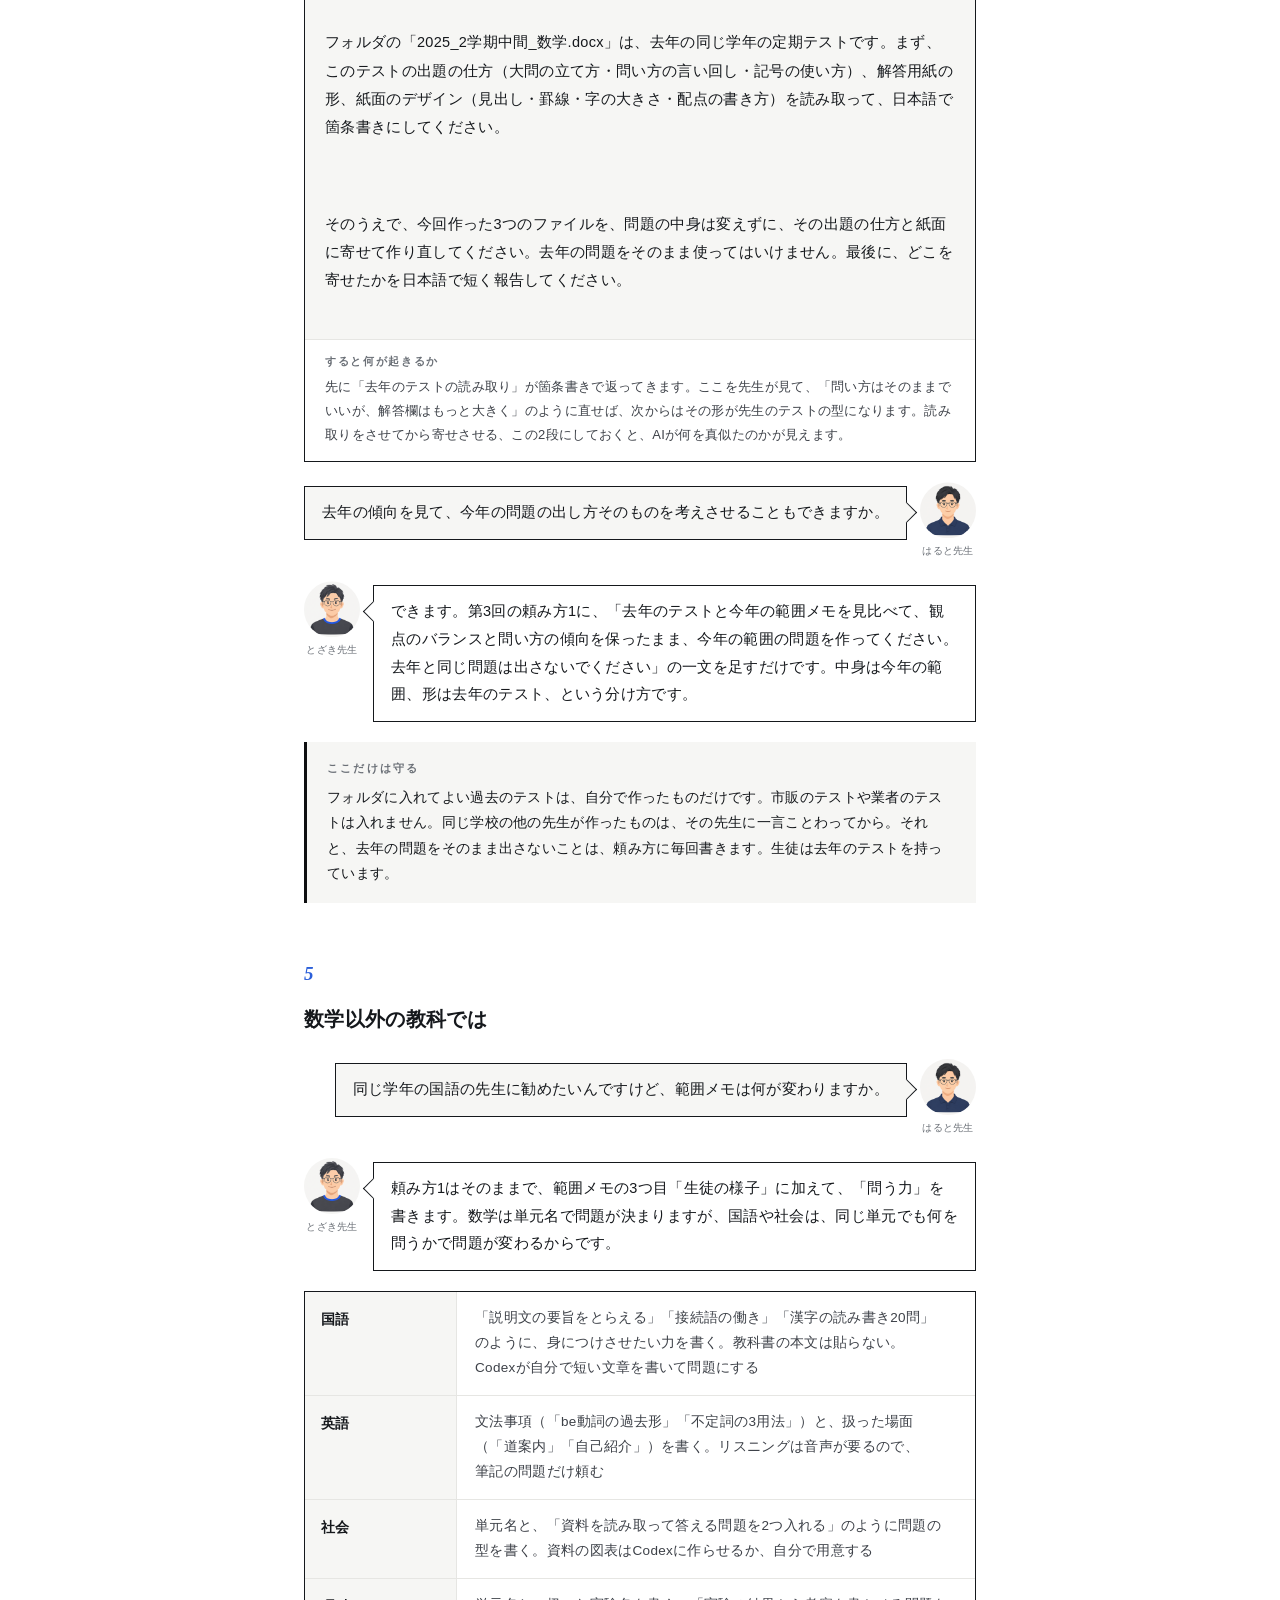
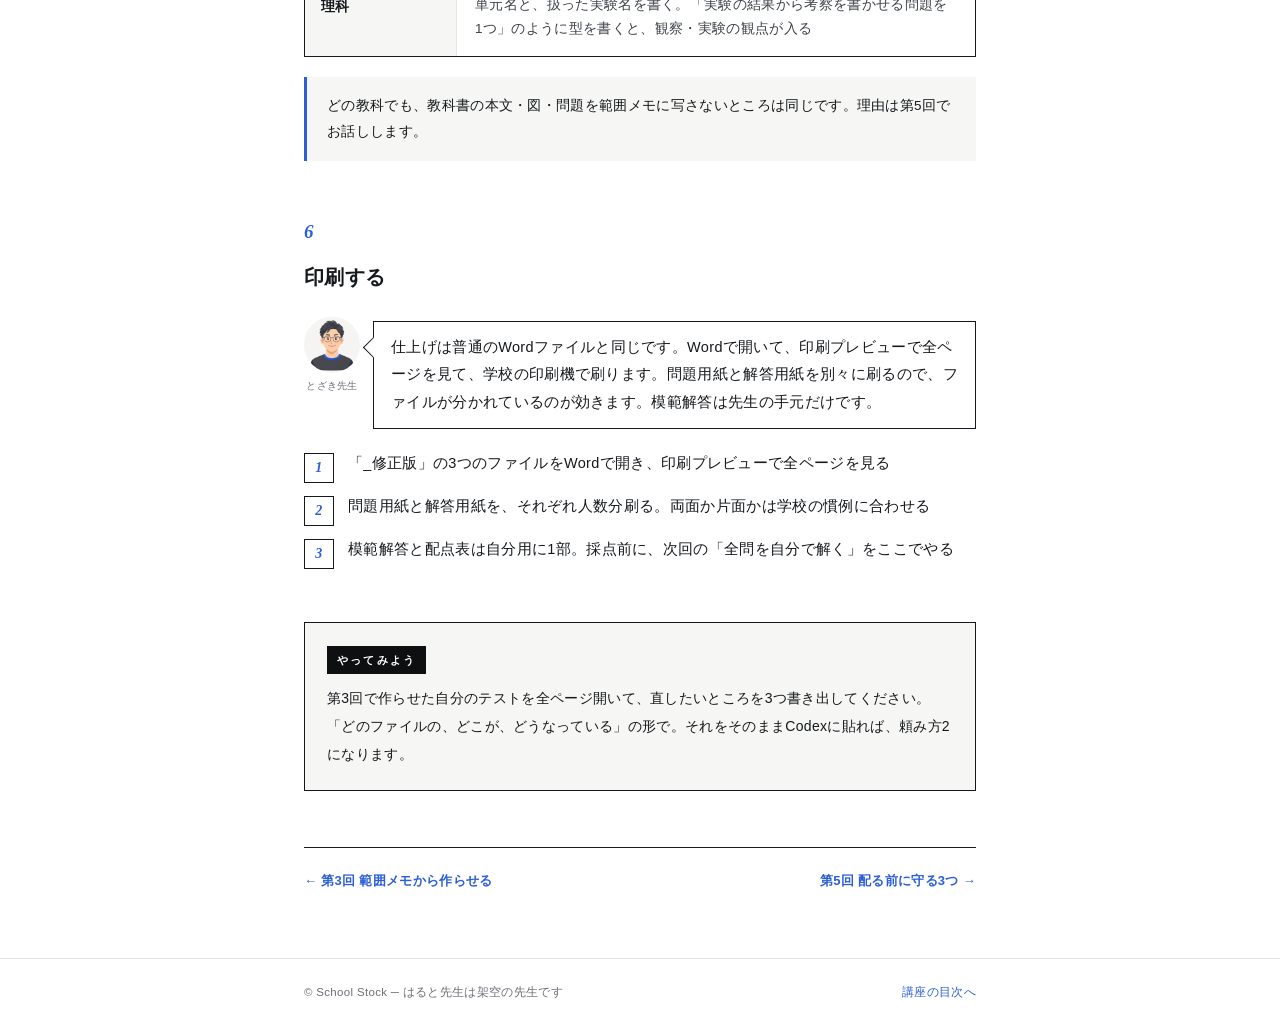
==== commit 36afb940: "第4回に「去年のテストに寄せる」を追加・prompts/とtools/を同梱・公開準備 Co-Authored-By: Claude Fable 5.1 <noreply@anthropic.com>" ====
--- a/lesson4.html
+++ b/lesson4.html
@@ -100,7 +100,7 @@
     <div class="lnum">4</div>
     <div class="llabel">LESSON 4</div>
     <h1>直す 整える 印刷する</h1>
-    <p class="lead">第3回で見つけた3つの直しを、そのままCodexに頼みます。直しは全部日本語です。1回で直らなかったところも隠さずお見せします。約12分です。</p>
+    <p class="lead">第3回で見つけた3つの直しを、そのままCodexに頼みます。直しは全部日本語です。1回で直らなかったところも隠さずお見せします。後半は、去年のテストに出題の仕方と紙面を寄せる頼み方です。約15分です。</p>
   </div>
 </div>
 
@@ -205,6 +205,42 @@
   </div>
 
   <div class="sec-head"><span class="sn">4</span></div>
+  <h2>過去のテストに寄せる</h2>
+
+  <div class="talk r">
+    <div class="av"><img src="assets/icon-haruto.png" alt="はると先生"><div class="nm">はると先生</div></div>
+    <div class="bub">うちの学校には去年までの定期テストが残っています。問い方や紙面の形が毎年だいたい決まっているので、そこに合わせたいんですけど。</div>
+  </div>
+  <div class="talk">
+    <div class="av"><img src="assets/icon-tozaki.png" alt="とざき先生"><div class="nm">とざき先生</div></div>
+    <div class="bub">それがいちばん効く使い方です。自分で作った去年のテストをフォルダに入れて、「これに寄せて」と頼みます。Codexは去年のテストを読んで、出題の仕方（大問の立て方・問い方の言い回し・記号の使い方）、見せ方（解答欄の形・配点の書き方）、紙面のデザイン（見出し・罫線・字の大きさ）を読み取って合わせてきます。</div>
+  </div>
+
+  <div class="prompt">
+    <span class="pt">Codexへの頼み方 4 ── 去年のテストに寄せる</span>
+    <div class="pbody">
+<p>フォルダの「2025_2学期中間_数学.docx」は、去年の同じ学年の定期テストです。まず、このテストの出題の仕方（大問の立て方・問い方の言い回し・記号の使い方）、解答用紙の形、紙面のデザイン（見出し・罫線・字の大きさ・配点の書き方）を読み取って、日本語で箇条書きにしてください。</p>
+<p class="sp"></p>
+<p>そのうえで、今回作った3つのファイルを、問題の中身は変えずに、その出題の仕方と紙面に寄せて作り直してください。去年の問題をそのまま使ってはいけません。最後に、どこを寄せたかを日本語で短く報告してください。</p>
+</div>
+    <p class="pafter"><b>すると何が起きるか</b>先に「去年のテストの読み取り」が箇条書きで返ってきます。ここを先生が見て、「問い方はそのままでいいが、解答欄はもっと大きく」のように直せば、次からはその形が先生のテストの型になります。読み取りをさせてから寄せさせる、この2段にしておくと、AIが何を真似たのかが見えます。</p>
+  </div>
+
+  <div class="talk r">
+    <div class="av"><img src="assets/icon-haruto.png" alt="はると先生"><div class="nm">はると先生</div></div>
+    <div class="bub">去年の傾向を見て、今年の問題の出し方そのものを考えさせることもできますか。</div>
+  </div>
+  <div class="talk">
+    <div class="av"><img src="assets/icon-tozaki.png" alt="とざき先生"><div class="nm">とざき先生</div></div>
+    <div class="bub">できます。第3回の頼み方1に、「去年のテストと今年の範囲メモを見比べて、観点のバランスと問い方の傾向を保ったまま、今年の範囲の問題を作ってください。去年と同じ問題は出さないでください」の一文を足すだけです。中身は今年の範囲、形は去年のテスト、という分け方です。</div>
+  </div>
+
+  <div class="warn">
+    <b>ここだけは守る</b>
+    フォルダに入れてよい過去のテストは、自分で作ったものだけです。市販のテストや業者のテストは入れません。同じ学校の他の先生が作ったものは、その先生に一言ことわってから。それと、去年の問題をそのまま出さないことは、頼み方に毎回書きます。生徒は去年のテストを持っています。
+  </div>
+
+  <div class="sec-head"><span class="sn">5</span></div>
   <h2>数学以外の教科では</h2>
 
   <div class="talk r">
@@ -227,7 +263,7 @@
 
   <p class="note">どの教科でも、教科書の本文・図・問題を範囲メモに写さないところは同じです。理由は第5回でお話しします。</p>
 
-  <div class="sec-head"><span class="sn">5</span></div>
+  <div class="sec-head"><span class="sn">6</span></div>
   <h2>印刷する</h2>
 
   <div class="talk">
